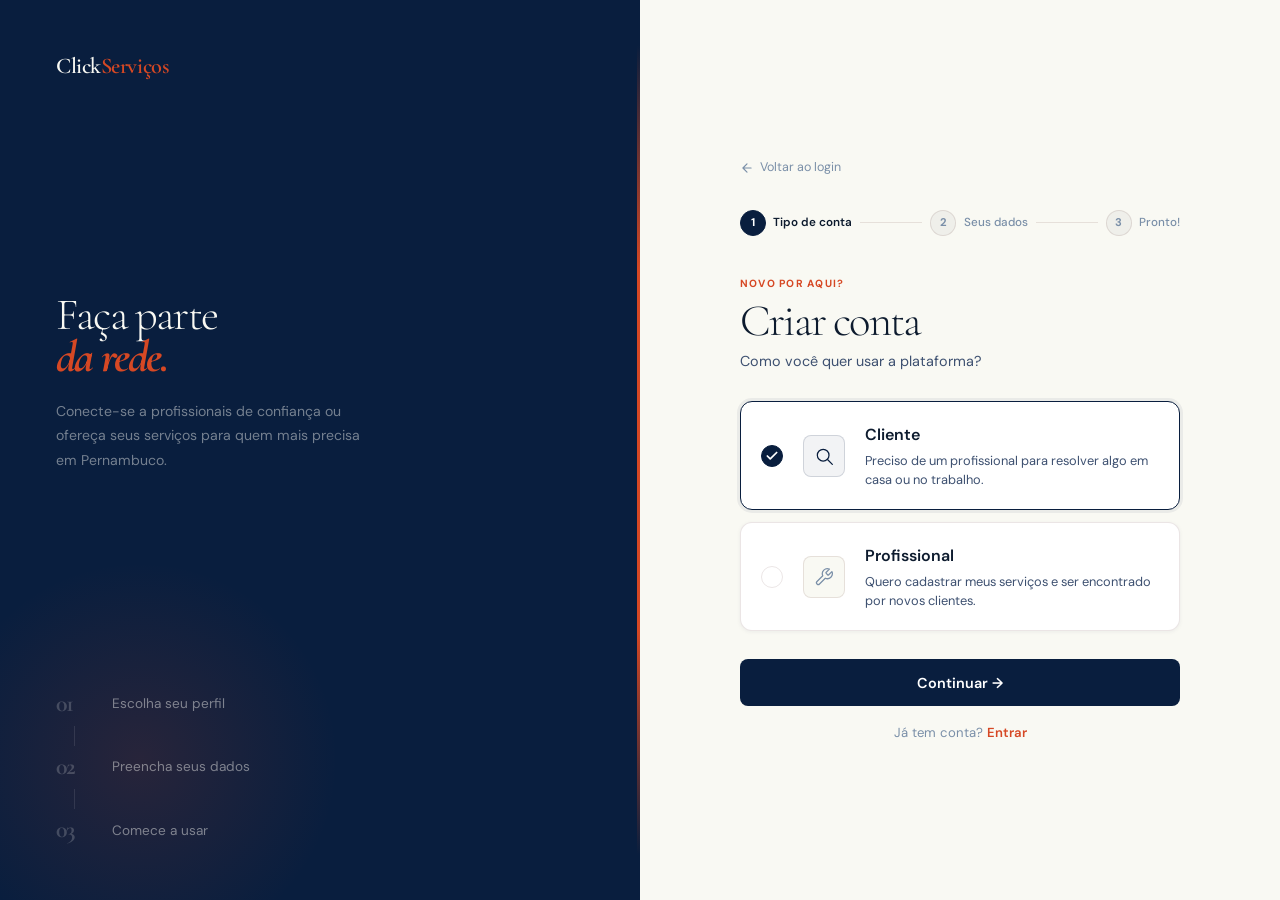
==== src/pages/cadastro.html @ 4ba53e29 "feat: Add new version -4 with updt in css" ====
<!-- Declaração que informa ao navegador que este é um documento HTML5 atual -->
<!DOCTYPE html>
<!-- Abertura da tag principal do HTML, definindo o idioma da página como Português do Brasil -->
<html lang="pt-BR">
<head>
  <!-- Define a codificação de caracteres UTF-8, permitindo acentos e caracteres especiais -->
  <meta charset="UTF-8">
  <!-- Configura a responsividade, garantindo que o site se adapte bem a telas de celulares e tablets -->
  <meta name="viewport" content="width=device-width, initial-scale=1.0">
  <!-- Título que aparece na aba do navegador -->
  <title>Criar Conta — ClickServiços</title>
  <!-- Link que importa a folha de estilo (CSS) global do site (cores, fontes padrões, etc.) -->
  <link rel="stylesheet" href="../styles/global.css">
  <!-- Link que importa a folha de estilo (CSS) específica para esta página de cadastro -->
  <link rel="stylesheet" href="../styles/cadastro.css">
</head>
<body>
<!-- Div principal que envelopa e estrutura todo o conteúdo da página de cadastro -->
<div class="cadastro-wrapper">

  <!-- Aside (Barra lateral): Contém informações de apresentação da marca e o progresso visual do cadastro -->
  <aside class="cadastro-aside">
    <!-- Logotipo do site com um link para retornar à página inicial (index.html) -->
    <a href="../../index.html" class="aside-logo">Click<em>Serviços</em></a>
    <!-- Bloco de texto com o título principal e a proposta de valor da plataforma -->
    <div class="aside-headline">
      <h2>Faça parte<br><strong>da rede.</strong></h2>
      <p>Conecte-se a profissionais de confiança ou ofereça seus serviços para quem mais precisa em Pernambuco.</p>
    </div>
    <!-- Indicador visual estático para mostrar ao usuário os 3 passos gerais do cadastro -->
    <div class="aside-steps-visual">
      <div class="asv-item"><span>01</span><p>Escolha seu perfil</p></div>
      <div class="asv-line"></div>
      <div class="asv-item"><span>02</span><p>Preencha seus dados</p></div>
      <div class="asv-line"></div>
      <div class="asv-item"><span>03</span><p>Comece a usar</p></div>
    </div>
    <!-- Linha decorativa ou divisória no final da barra lateral -->
    <div class="aside-line"></div>
  </aside>

  <!-- Painel (Área Direita): Onde o formulário dinâmico em etapas realmente acontece -->
  <div class="cadastro-panel">
    <!-- Caixa interna que centraliza e limita a largura dos elementos do formulário -->
    <div class="cadastro-box">

      <!-- Link com um ícone de seta (SVG) para voltar para a página de login caso o usuário queira -->
      <a class="back-link" href="login.html">
        <svg width="14" height="14" viewBox="0 0 24 24" fill="none" stroke="currentColor" stroke-width="2" stroke-linecap="round" stroke-linejoin="round"><path d="M19 12H5M12 5l-7 7 7 7"/></svg>
        Voltar ao login
      </a>

      <!-- Steps (Barra de progresso ativa): Esta barra muda dinamicamente via JS conforme o passo atual -->
      <div class="steps" id="stepsBar">
        <!-- Passo 1: Começa ativo (.active) indicando a escolha do tipo de conta -->
        <div class="step active" id="s1"><div class="step-num">1</div><span class="step-label">Tipo de conta</span></div>
        <div class="step-line" id="line1"></div>
        <!-- Passo 2: Onde serão pedidos os dados -->
        <div class="step" id="s2"><div class="step-num">2</div><span class="step-label">Seus dados</span></div>
        <div class="step-line" id="line2"></div>
        <!-- Passo 3: Tela final de sucesso -->
        <div class="step" id="s3"><div class="step-num">3</div><span class="step-label">Pronto!</span></div>
      </div>

      <!-- STEP 1 (Painel do Passo 1): Visível por padrão (.visible). Escolha entre Cliente ou Profissional -->
      <div class="step-panel visible" id="panel1">
        <!-- Títulos de introdução do primeiro passo -->
        <div class="s1-title">
          <span class="cadastro-pre">Novo por aqui?</span>
          <h1 class="cadastro-title">Criar conta</h1>
          <p class="cadastro-desc">Como você quer usar a plataforma?</p>
        </div>

        <!-- Grupo de opções de tipos de perfil de usuário -->
        <div class="type-options">
          <!-- Opção 1: Perfil Cliente. Começa selecionado por padrão (.selected). Ao clicar, chama a função JS selecionarTipo -->
          <div class="type-option selected" id="tipo-cliente" onclick="selecionarTipo('cliente')">
            <div class="type-option-inner">
              <!-- Ícone de check (V) indicando que está selecionado -->
              <div class="type-check" id="check-cliente">
                <svg width="14" height="14" viewBox="0 0 24 24" fill="none" stroke="currentColor" stroke-width="3" stroke-linecap="round" stroke-linejoin="round"><polyline points="20 6 9 17 4 12"/></svg>
              </div>
              <!-- Ícone ilustrativo (Lupa) para o Cliente -->
              <div class="type-icon-svg">
                <svg viewBox="0 0 24 24" fill="none" stroke="currentColor" stroke-width="1.5" stroke-linecap="round" stroke-linejoin="round">
                  <circle cx="11" cy="11" r="7"/><line x1="16.5" y1="16.5" x2="22" y2="22"/>
                </svg>
              </div>
              <!-- Textos explicativos sobre o perfil de Cliente -->
              <div class="type-text">
                <div class="type-label">Cliente</div>
                <p class="type-desc-text">Preciso de um profissional para resolver algo em casa ou no trabalho.</p>
              </div>
            </div>
          </div>

          <!-- Opção 2: Perfil Profissional. Ao clicar, chama a função JS selecionarTipo -->
          <div class="type-option" id="tipo-profissional" onclick="selecionarTipo('profissional')">
            <div class="type-option-inner">
              <!-- Ícone de check (V) ocultado/exibido por JS -->
              <div class="type-check" id="check-profissional">
                <svg width="14" height="14" viewBox="0 0 24 24" fill="none" stroke="currentColor" stroke-width="3" stroke-linecap="round" stroke-linejoin="round"><polyline points="20 6 9 17 4 12"/></svg>
              </div>
              <!-- Ícone ilustrativo (Chave de fenda/Ferramenta) para o Profissional -->
              <div class="type-icon-svg">
                <svg viewBox="0 0 24 24" fill="none" stroke="currentColor" stroke-width="1.5" stroke-linecap="round" stroke-linejoin="round">
                  <path d="M14.7 6.3a1 1 0 0 0 0 1.4l1.6 1.6a1 1 0 0 0 1.4 0l3.77-3.77a6 6 0 0 1-7.94 7.94l-6.91 6.91a2.12 2.12 0 0 1-3-3l6.91-6.91a6 6 0 0 1 7.94-7.94l-3.76 3.76z"/>
                </svg>
              </div>
              <!-- Textos explicativos sobre o perfil de Profissional -->
              <div class="type-text">
                <div class="type-label">Profissional</div>
                <p class="type-desc-text">Quero cadastrar meus serviços e ser encontrado por novos clientes.</p>
              </div>
            </div>
          </div>
        </div>

        <!-- Botão para avançar para o Passo 2 através da função JS irStep(2) -->
        <button class="btn-step" onclick="irStep(2)">Continuar →</button>
        <!-- Link alternativo para o usuário que já tem conta ir direto para o Login -->
        <p class="login-hint">Já tem conta? <a href="login.html">Entrar</a></p>
      </div>

      <!-- STEP 2 (Painel do Passo 2): Formulário com dados do usuário. Oculto por padrão (sem a classe .visible) -->
      <div class="step-panel" id="panel2">
        <!-- Títulos informativos do Passo 2 -->
        <div class="s1-title">
          <span class="cadastro-pre" id="preStep2">Dados pessoais</span>
          <h1 class="cadastro-title" style="font-size:2.2rem">Suas informações</h1>
        </div>
        <!-- Formulário real. Quando enviado, impede o recarregamento padrão e executa handleCadastro(event) -->
        <form class="form-fields" id="formCadastro" onsubmit="handleCadastro(event)">
          <!-- Linha dupla: Nome Completo (obrigatório) e Cidade (opcional) -->
          <div class="form-row-2">
            <div class="field"><label>Nome completo *</label><input type="text" id="nome" placeholder="Seu nome" required></div>
            <div class="field"><label>Cidade</label><input type="text" id="cidadeCad" placeholder="Recife"></div>
          </div>
          <!-- Campo único: E-mail (obrigatório) -->
          <div class="field"><label>E-mail *</label><input type="email" id="emailCad" placeholder="seu@email.com" required></div>
          <!-- Linha dupla: Senha e Confirmação de senha (ambos obrigatórios e com mínimo de 6 caracteres indicado) -->
          <div class="form-row-2">
            <div class="field"><label>Senha *</label><input type="password" id="senhaCad" placeholder="Mínimo 6 caracteres" required></div>
            <div class="field"><label>Confirmar *</label><input type="password" id="senhaConf" placeholder="Repita a senha" required></div>
          </div>

          <!-- Campos Extras para o Profissional: Ficam ocultos por padrão (display:none) e são exibidos via JS se o perfil escolhido for profissional -->
          <div id="extrasProfissional" style="display:none;flex-direction:column;gap:1.1rem">
            <div class="form-sep">Perfil profissional</div>
            <!-- Campo de título profissional (ex: Especialidade) -->
            <div class="field"><label>Título profissional</label><input type="text" id="titulo" placeholder="Ex: Eletricista Residencial"></div>
            <!-- Campo de descrição em caixa de texto (textarea) para biografia/resumo de serviços -->
            <div class="field"><label>Sobre você</label><textarea id="descricaoCad" rows="3" placeholder="Serviços, experiência, diferenciais..."></textarea></div>
            <!-- Linha dupla: Horário de atendimento e Preço cobrado por hora -->
            <div class="form-row-2">
              <div class="field"><label>Horário</label><input type="text" id="horarioCad" placeholder="Seg–Sex, 08h–18h"></div>
              <div class="field"><label>R$/hora</label><input type="number" id="precoCad" placeholder="0"></div>
            </div>
          </div>

          <!-- Parágrafo para exibição de mensagens de erro de validação (ex: senhas não batem), oculto por padrão -->
          <p id="cadErro" style="color:#dc2626;font-size:.82rem;display:none"></p>

          <!-- Botões de ação do formulário: Voltar (Passo 1) ou Finalizar (Submit / Enviar formulário) -->
          <div class="form-actions">
            <button type="button" class="btn-back" onclick="irStep(1)">← Voltar</button>
            <button type="submit" class="btn-step" style="flex:1">Criar conta →</button>
          </div>
        </form>
      </div>

      <!-- STEP 3 (Painel do Passo 3): Tela de sucesso. Oculta por padrão, exibida pelo JavaScript após o cadastro bem-sucedido -->
      <div class="step-panel" id="panel3">
        <div class="success-panel">
          <!-- Ícone circular com um check (V) de sucesso -->
          <div class="success-check">
            <svg viewBox="0 0 24 24" fill="none" stroke-width="2.5" stroke-linecap="round" stroke-linejoin="round" stroke="currentColor"><polyline points="20 6 9 17 4 12"/></svg>
          </div>
          <!-- Mensagem de congratulações e boas-vindas -->
          <h2 class="success-title">Conta<br><strong>criada!</strong></h2>
          <p class="success-desc">Bem-vindo(a) ao ClickServiços. Você já pode explorar os profissionais disponíveis na sua região.</p>
          <!-- Botão final que redireciona o usuário para a página home logada do sistema -->
          <a href="home.html" class="btn-step">Explorar profissionais →</a>
        </div>
      </div>

    </div>
  </div>
</div>

<!-- Importação dos arquivos de script externos (JavaScript) que fazem a engrenagem funcionar -->
<!-- Banco de dados simulado ou configurações de infraestrutura -->
<script src="../scripts/db.js"></script>
<!-- Scripts relacionados à autenticação (Login/Logout/Tokens) -->
<script src="../scripts/auth.js"></script>
<!-- Lógica principal da tela de cadastro (mudar passos, validar formulário, salvar dados) -->
<script src="../scripts/cadastro.js"></script>
<script>
  // Script local: Analisa se existe um parâmetro na URL (ex: cadastro.html?role=profissional)
  const params = new URLSearchParams(window.location.search);
  // Caso o usuário tenha vindo de um botão focado em profissionais, pré-seleciona a opção automaticamente com um micro delay para o carregamento do DOM
  if (params.get('role') === 'profissional') {
    setTimeout(() => selecionarTipo('profissional'), 100);
  }
</script>
</body>
</html>
---- src/styles/global.css ----
/* ══════════════════════════════════════════════════════════════
   CLICKSERVIÇOS — Design System Global  v2
   Paleta: #091E3E (navy) · #D64824 (laranja) · #F9F9F3 (off-white) · #070414 (preto)
   Tipografia: Cormorant Garamond + DM Sans
   Modo padrão: LIGHT
   ══════════════════════════════════════════════════════════════ */

@import url('https://fonts.googleapis.com/css2?family=Cormorant+Garamond:ital,wght@0,300;0,400;0,600;0,700;1,300;1,400&family=DM+Sans:opsz,wght@9..40,300;9..40,400;9..40,500;9..40,600&display=swap');

*, *::before, *::after { margin: 0; padding: 0; box-sizing: border-box; }

:root {
  /* Paleta bruta */
  --navy:         #091E3E;
  --navy-mid:     #0d2850;
  --navy-light:   #1a3a6b;
  --sand:         #D64824;
  --sand-dark:    #b83d1e;
  --sand-light:   #e05a34;
  --off-white:    #F9F9F3;
  --off-white-2:  #EFEFEA;
  --off-white-3:  #E5E4DF;
  --black-soft:   #070414;

  /* Semânticas LIGHT */
  --bg:           var(--off-white);
  --bg-surface:   #FFFFFF;
  --bg-card:      #FFFFFF;

  --border:       rgba(62, 9, 9, 0.1);
  --border-soft:  #D64824;
  --border-accent:rgba(174, 72, 46, 0.581);

  --text-1:       #0d1b2e;
  --text-2:       #3d5070;
  --text-3:       #7a8fa8;
  --text-accent:  #70583d;

  --accent:       var(--sand);
  --accent-dark:  var(--sand-dark);
  --accent-light: var(--sand-light);
  --accent-glow:  rgba(243, 61, 16, 0.08);

  /* Tipografia */
  --font-display: 'Cormorant Garamond', Georgia, serif;
  --font-body:    'DM Sans', system-ui, sans-serif;

  /* Radii */
  --radius-xs: 4px;  --radius-sm: 8px;
  --radius-md: 12px; --radius-lg: 20px; --radius-xl: 32px;

  /* Sombras */
  --shadow-sm: 0 1px 4px rgba(9,30,62,.06);
  --shadow-md: 0 4px 20px rgba(9,30,62,.08);
  --shadow-lg: 0 12px 48px rgba(9,30,62,.12);
  --shadow-accent: 0 8px 32px rgba(214,72,36,.18);

  /* Transições */
  --t:      200ms cubic-bezier(0.4, 0, 0.2, 1);
  --t-slow: 400ms cubic-bezier(0.4, 0, 0.2, 1);
}

html { scroll-behavior: smooth; -webkit-font-smoothing: antialiased; }

body {
  background: var(--bg);
  color: var(--text-1);
  font-family: var(--font-body);
  font-size: 1rem;
  line-height: 1.6;
  min-height: 100vh;
}

img { display: block; max-width: 100%; }
a   { color: inherit; text-decoration: none; }
button { font-family: var(--font-body); cursor: pointer; border: none; background: none; }
input, select, textarea { font-family: var(--font-body); font-size: 1rem; color: var(--text-1); }

/* ── Botões ── */
.btn-primary {
  display: inline-flex; align-items: center; justify-content: center; gap: .5rem;
  background: var(--accent); color: #fff;
  font-size: .9rem; font-weight: 600;
  padding: .75rem 1.5rem; border-radius: var(--radius-sm);
  border: 1px solid transparent; cursor: pointer;
  transition: background var(--t), transform var(--t), box-shadow var(--t);
}
.btn-primary:hover { background: var(--accent-light); transform: translateY(-2px); box-shadow: var(--shadow-accent); }
.btn-primary:active { transform: translateY(0); }

.btn-secondary {
  display: inline-flex; align-items: center; justify-content: center; gap: .5rem;
  background: transparent; color: var(--sand);
  font-size: .9rem; font-weight: 500;
  padding: .75rem 1.5rem; border-radius: var(--radius-sm);
  cursor: pointer;
  transition: all var(--t);
}
.btn-secondary:hover {color: white; background: var(--sand-light); }

.btn-solicitar {
  display: inline-flex; align-items: center; justify-content: center; gap: .5rem;
  background: var(--border-soft); color: white;
  font-size: .9rem; font-weight: 500;
  padding: .75rem 1.5rem; border-radius: var(--radius-sm);
  cursor: pointer;
  transition: all var(--t);
}

.btn-solicitar:hover {color: white; transform: translateY(-2px); background: var(--sand-light); }
.btn-solicitar:active { transform: translateY(0); }


.btn-secondary:hover {color: white; background: var(--sand-light); }

.btn-ghost {
  display: inline-flex; align-items: center; gap: .4rem;
  background: transparent; color: white;
  font-size: .85rem; font-weight: 500;
  padding: .5rem .75rem; border-radius: var(--radius-sm);
  cursor: pointer; transition: color var(--t), background var(--t);
}
.btn-ghost:hover { color: white; background: var(--sand-light); }

.btn-sand {
  display: inline-flex; align-items: center; gap: .4rem;
  background: transparent; color: var(--sand);
  font-size: .85rem; font-weight: 500;
  padding: .5rem .75rem; border-radius: var(--radius-sm);
  cursor: pointer; transition: color var(--t), background var(--t);
}
.btn-sand:hover { color: white; background: var(--sand-light); }

/* ── Badge ── */
.badge {
  display: inline-flex; align-items: center; gap: .3rem;
  padding: 3px 10px; border-radius: 99px;
  font-size: .7rem; font-weight: 600; letter-spacing: .05em; text-transform: uppercase;
}
.badge--disponivel { background: rgba(16,185,129,.1); color: #059669; border: 1px solid rgba(16,185,129,.2); }
.badge--ocupado    { background: rgba(214,72,36,.08);  color: var(--sand); border: 1px solid rgba(214,72,36,.2); }

/* ── Stars ── */
.stars { display: inline-flex; align-items: center; gap: .2rem; font-size: .85rem; color: #d97706; font-weight: 600; }
.stars span { color: var(--text-3); font-size: .8rem; font-weight: 400; }

/* ── Card ── */
.card {
  background: var(--bg-card); border: 1px solid var(--border);
  border-radius: var(--radius-lg); overflow: hidden;
  transition: transform var(--t), border-color var(--t), box-shadow var(--t);
  box-shadow: var(--shadow-sm);
}
.card:hover { transform: translateY(-4px); border-color: var(--border-accent); box-shadow: var(--shadow-md); }

/* ── Chip ── */
.chip {
  display: inline-block; padding: 4px 12px;
  background: var(--off-white-2); border: 1px solid var(--border);
  border-radius: 99px; font-size: .75rem; color: var(--text-2); font-weight: 500;
  cursor: pointer; transition: all var(--t);
}
.chip:hover, .chip.active {
  background: var(--accent-glow); border-color: var(--border-accent); color: var(--accent);
}

/* ── Navbar ── */
.navbar {
  position: sticky; top: 0; z-index: 200;
  background: rgba(249,249,243,.9);
  backdrop-filter: blur(16px); -webkit-backdrop-filter: blur(16px);
  border-bottom: 1px solid var(--border);
  padding: 0 2.5rem; height: 64px;
  display: flex; align-items: center; justify-content: space-between;
}
.navbar-brand { font-family: var(--font-display); font-size: 1.5rem; font-weight: 600; color: var(--text-1); letter-spacing: -.02em; }
.navbar-brand em { color: var(--accent); font-style: normal; }
.navbar-actions { display: flex; align-items: center; gap: 1rem; }

/* ── Avatar ── */
.avatar { width: 36px; height: 36px; border-radius: 50%; object-fit: cover; border: 2px solid var(--border); transition: border-color var(--t); }
.avatar:hover { border-color: var(--accent); }

/* ── Formulários ── */
.field { display: flex; flex-direction: column; gap: .4rem; }
.field label { font-size: .8rem; font-weight: 500; color: var(--text-2); }
.field input, .field select, .field textarea {
  background: var(--off-white); border: 1px solid var(--border);
  border-radius: var(--radius-sm); padding: .75rem 1rem;
  color: var(--text-1); font-size: .95rem; outline: none;
  transition: border-color var(--t), box-shadow var(--t); width: 100%;
}
.field input::placeholder, .field textarea::placeholder { color: var(--text-3); }
.field input:focus, .field select:focus, .field textarea:focus {
  border-color: var(--accent); box-shadow: 0 0 0 3px var(--accent-glow);
}

/* ── Toast ── */
.toast-container { position: fixed; bottom: 2rem; right: 2rem; z-index: 9999; display: flex; flex-direction: column; gap: .5rem; }
.toast {
  background: #fff; border: 1px solid var(--border); border-left: 3px solid var(--accent);
  border-radius: var(--radius-sm); padding: .75rem 1.25rem;
  font-size: .9rem; color: var(--text-1); box-shadow: var(--shadow-lg);
  animation: slideIn .3s cubic-bezier(.34,1.56,.64,1); max-width: 320px;
}
.toast.success { border-left-color: #10b981; }
.toast.error   { border-left-color: #ef4444; }
@keyframes slideIn { from { transform: translateX(100%); opacity: 0; } to { transform: translateX(0); opacity: 1; } }

/* ── Scrollbar ── */
::-webkit-scrollbar { width: 6px; }
::-webkit-scrollbar-track { background: var(--bg); }
::-webkit-scrollbar-thumb { background: var(--off-white-3); border-radius: 3px; }
::-webkit-scrollbar-thumb:hover { background: var(--accent); }

@media (max-width: 768px) { .navbar { padding: 0 1.25rem; } .hide-mobile { display: none !important; } }
---- src/styles/cadastro.css ----
/* ══════════════════════════════════════════
   cadastro.css — v3 editorial
   ══════════════════════════════════════════ */
body { background: var(--off-white); }

.cadastro-wrapper { display: grid; grid-template-columns: 1fr 1fr; min-height: 100vh; }

/* ── Aside ── */
.cadastro-aside {
  background: var(--navy); position: relative; overflow: hidden;
  display: flex; flex-direction: column; justify-content: space-between;
  padding: 3rem 3.5rem;
}
.cadastro-aside::before {
  content: ''; position: absolute; bottom: -60px; left: -60px;
  width: 400px; height: 400px; border-radius: 50%;
  background: radial-gradient(circle, rgba(214,72,36,.15) 0%, transparent 70%);
  pointer-events: none;
}
.aside-logo {
  font-family: var(--font-display); font-size: 1.4rem; font-weight: 600;
  color: var(--off-white); letter-spacing: -.02em; position: relative; z-index: 1;
}
.aside-logo em { color: var(--sand); font-style: normal; }
.aside-headline { position: relative; z-index: 1; }
.aside-headline h2 {
  font-family: var(--font-display); font-size: clamp(2.5rem, 3.5vw, 4rem);
  font-weight: 300; letter-spacing: -.04em; line-height: .95; color: var(--off-white); margin-bottom: 1.25rem;
}
.aside-headline h2 strong { display: block; font-weight: 700; font-style: italic; color: var(--sand); }
.aside-headline p { font-size: .88rem; color: rgba(249,249,243,.45); line-height: 1.75; max-width: 320px; }
.aside-steps-visual { position: relative; z-index: 1; display: flex; flex-direction: column; gap: 0; }
.asv-item { display: flex; align-items: center; gap: 1rem; padding: .6rem 0; }
.asv-item span {
  font-family: var(--font-display); font-size: 1.5rem; font-weight: 700;
  color: rgba(249,249,243,.2); letter-spacing: -.03em; line-height: 1; min-width: 40px;
}
.asv-item p { font-size: .85rem; color: rgba(249,249,243,.45); }
.asv-line { width: 1px; height: 20px; background: rgba(255,255,255,.1); margin-left: 18px; }
.aside-line { position: absolute; right: 0; top: 0; bottom: 0; width: 3px; background: linear-gradient(to bottom, transparent 5%, var(--sand) 30%, var(--sand) 70%, transparent 95%); }

/* ── Painel ── */
.cadastro-panel { background: var(--off-white); display: flex; align-items: center; justify-content: center; padding: 3rem 2.5rem; overflow-y: auto; }
.cadastro-box { width: 100%; max-width: 440px; }
.back-link { display: inline-flex; align-items: center; gap: .4rem; font-size: .78rem; color: var(--text-3); margin-bottom: 2rem; transition: color var(--t); }
.back-link:hover { color: var(--accent); }

/* Steps indicator */
.steps { display: flex; align-items: center; margin-bottom: 2.5rem; }
.step { display: flex; align-items: center; gap: .45rem; }
.step-num { width: 26px; height: 26px; border-radius: 50%; flex-shrink: 0; background: var(--off-white-2); border: 1.5px solid var(--border); display: flex; align-items: center; justify-content: center; font-size: .7rem; font-weight: 700; color: var(--text-3); transition: all var(--t); }
.step.active .step-num { background: var(--navy); border-color: var(--navy); color: #fff; }
.step.done .step-num { background: #10b981; border-color: #10b981; color: #fff; }
.step-label { font-size: .73rem; color: var(--text-3); font-weight: 500; transition: color var(--t); }
.step.active .step-label { color: var(--text-1); font-weight: 600; }
.step.done .step-label { color: #059669; }
.step-line { height: 1px; background: var(--border); flex: 1; margin: 0 .5rem; transition: background var(--t); }
.step-line.done { background: #10b981; }

/* Step panels */
.step-panel { display: none; flex-direction: column; gap: 1.75rem; }
.step-panel.visible { display: flex; }

/* Títulos */
.cadastro-pre { display: block; font-size: .65rem; font-weight: 700; letter-spacing: .12em; text-transform: uppercase; color: var(--accent); margin-bottom: .4rem; }
.cadastro-title { font-family: var(--font-display); font-size: 2.8rem; font-weight: 300; letter-spacing: -.04em; line-height: 1; color: var(--text-1); }
.cadastro-desc { font-size: .9rem; color: var(--text-2); margin-top: .4rem; }

/* Opções de tipo */
.type-options { display: flex; flex-direction: column; gap: .75rem; }
.type-option {
  background: #fff; border: 1.5px solid var(--border); border-radius: var(--radius-md);
  cursor: pointer; transition: all var(--t); box-shadow: var(--shadow-sm);
  overflow: hidden;
}
.type-option:hover { border-color: rgba(9,30,62,.25); box-shadow: var(--shadow-md); }
.type-option.selected { border-color: var(--navy); box-shadow: 0 0 0 3px rgba(9,30,62,.06); }

.type-option-inner { display: flex; align-items: center; gap: 1.25rem; padding: 1.25rem 1.25rem; position: relative; }

.type-check {
  width: 22px; height: 22px; border-radius: 50%; flex-shrink: 0;
  border: 1.5px solid var(--border); background: transparent;
  display: flex; align-items: center; justify-content: center;
  transition: all var(--t);
}
.type-check svg { display: none; }
.type-option.selected .type-check { background: var(--navy); border-color: var(--navy); }
.type-option.selected .type-check svg { display: block; stroke: #fff; }

.type-icon-svg {
  width: 42px; height: 42px; flex-shrink: 0; border-radius: var(--radius-sm);
  background: var(--off-white); border: 1px solid var(--border);
  display: flex; align-items: center; justify-content: center;
  transition: all var(--t);
}
.type-icon-svg svg { width: 20px; height: 20px; stroke: var(--text-3); transition: stroke var(--t); }
.type-option.selected .type-icon-svg { background: rgba(9,30,62,.05); border-color: rgba(9,30,62,.15); }
.type-option.selected .type-icon-svg svg { stroke: var(--navy); }

.type-text { flex: 1; }
.type-label { font-size: 1rem; font-weight: 600; color: var(--text-1); margin-bottom: .2rem; }
.type-desc-text { font-size: .8rem; color: var(--text-2); line-height: 1.5; }

/* Botões */
.btn-step {
  display: inline-flex; align-items: center; justify-content: center; gap: .5rem;
  background: var(--navy); color: #fff; padding: .9rem 1.75rem;
  border-radius: var(--radius-sm); font-size: .9rem; font-weight: 600;
  border: none; cursor: pointer; transition: background var(--t), transform var(--t);
  width: 100%;
}
.btn-step:hover { background: var(--navy-mid); transform: translateY(-1px); }
.btn-back {
  display: inline-flex; align-items: center; justify-content: center;
  background: transparent; color: var(--text-2);
  padding: .9rem 1.25rem; border-radius: var(--radius-sm);
  font-size: .88rem; font-weight: 500; border: 1px solid var(--border);
  cursor: pointer; transition: all var(--t); white-space: nowrap;
}
.btn-back:hover { border-color: var(--navy); color: var(--navy); }
.form-actions { display: flex; gap: .75rem; margin-top: .25rem; }

.login-hint { text-align: center; font-size: .82rem; color: var(--text-3); margin-top: -.75rem; }
.login-hint a { color: var(--accent); font-weight: 600; }

/* Formulário */
.form-fields { display: flex; flex-direction: column; gap: 1.1rem; }
.form-row-2 { display: grid; grid-template-columns: 1fr 1fr; gap: .85rem; }
.form-sep { font-size: .62rem; font-weight: 700; letter-spacing: .1em; text-transform: uppercase; color: var(--text-3); padding-bottom: .5rem; border-bottom: 1px solid var(--border); margin-top: .25rem; }

/* Sucesso */
.success-panel { display: flex; flex-direction: column; align-items: flex-start; gap: 1.5rem; }
.success-check {
  width: 52px; height: 52px; border-radius: 50%;
  background: rgba(16,185,129,.1); border: 1.5px solid rgba(16,185,129,.3);
  display: flex; align-items: center; justify-content: center;
}
.success-check svg { width: 24px; height: 24px; }
.success-title { font-family: var(--font-display); font-size: 2.8rem; font-weight: 300; letter-spacing: -.04em; line-height: 1; color: var(--text-1); }
.success-title strong { font-weight: 700; font-style: italic; color: var(--navy); }
.success-desc { font-size: .9rem; color: var(--text-2); line-height: 1.75; max-width: 340px; }

/* Responsivo */
@media (max-width: 860px) {
  .cadastro-wrapper { grid-template-columns: 1fr; }
  .cadastro-aside { min-height: 42vh; padding: 2rem; }
  .aside-steps-visual { display: none; }
  .aside-line { display: none; }
  .cadastro-panel { padding: 2.5rem 1.5rem; }
  .cadastro-box { max-width: 100%; }
}
@media (max-width: 480px) { .form-row-2 { grid-template-columns: 1fr; } }
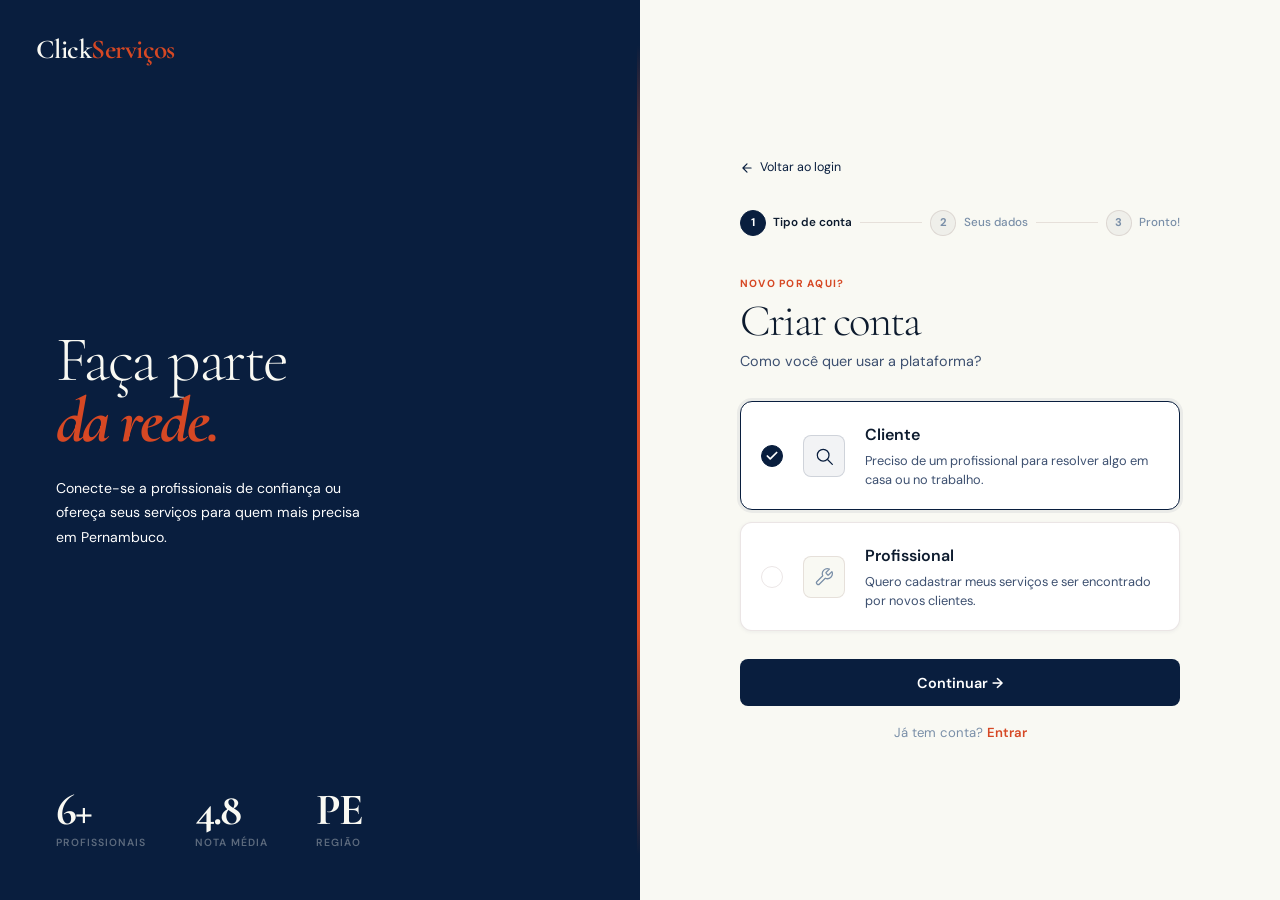
==== commit d2e196d5: "feat:Updated in style.css + professional" ====
--- a/src/pages/cadastro.html
+++ b/src/pages/cadastro.html
@@ -28,12 +28,10 @@
       <p>Conecte-se a profissionais de confiança ou ofereça seus serviços para quem mais precisa em Pernambuco.</p>
     </div>
     <!-- Indicador visual estático para mostrar ao usuário os 3 passos gerais do cadastro -->
-    <div class="aside-steps-visual">
-      <div class="asv-item"><span>01</span><p>Escolha seu perfil</p></div>
-      <div class="asv-line"></div>
-      <div class="asv-item"><span>02</span><p>Preencha seus dados</p></div>
-      <div class="asv-line"></div>
-      <div class="asv-item"><span>03</span><p>Comece a usar</p></div>
+     <div class="hero-stats">
+      <div class="stat-item"><span class="stat-num">6+</span><span class="stat-label">Profissionais</span></div>
+      <div class="stat-item"><span class="stat-num">4.8</span><span class="stat-label">Nota Média</span></div>
+      <div class="stat-item"><span class="stat-num">PE</span><span class="stat-label">Região</span></div>
     </div>
     <!-- Linha decorativa ou divisória no final da barra lateral -->
     <div class="aside-line"></div>
--- a/src/styles/cadastro.css
+++ b/src/styles/cadastro.css
@@ -3,53 +3,136 @@
    ══════════════════════════════════════════ */
 body { background: var(--off-white); }
 
-.cadastro-wrapper { display: grid; grid-template-columns: 1fr 1fr; min-height: 100vh; }
+.cadastro-wrapper { 
+  display: grid; 
+  grid-template-columns: 1fr 1fr; 
+  min-height: 100vh; 
+
+  /* ──────── VARIÁVEIS DE COR PARA CONTROLE DE ESTILO ──────── */
+  --aside-bg: var(--navy);
+  --aside-accent: var(--sand);
+  --aside-text: var(--off-white);
+  --aside-muted-1: rgba(249,249,243,.55);
+  --aside-muted-2: rgba(249,249,243,.45);
+  --aside-muted-3: rgba(249,249,243,.35);
+  --aside-muted-4: rgba(249,249,243,.2);
+  --aside-border-line: rgba(255,255,255,.1);
+  --btn-main-bg: var(--navy);
+  --btn-main-hover: var(--navy-mid);
+}
+
+/* CLASSE COMPLEMENTAR ATIVADA PELO JS (SÓ INVERTE CORES, NÃO QUEBRA O LAYOUT) */
+/* O QUE É: Uma classe seletora composta. Ela só é aplicada quando a página (.cadastro-wrapper) 
+   recebe a classe (.mode-profissional) via JavaScript (quando o usuário clica em "Profissional").
+   PARA QUE SERVE: Sobrescrever as cores do modo "Cliente" (padrão azul) pelas cores do modo "Profissional". */
+.cadastro-wrapper.mode-profissional {
+
+  /* O QUE É: Variável de cor de fundo (Background).
+     PARA QUE SERVE: Troca o fundo do painel esquerdo (que era azul marinho) para a cor laranja (--sand). */
+  --aside-bg: var(--sand);
+
+  /* O QUE É: Variável de cor de destaque/sotaque (Accent).
+     PARA QUE SERVE: Muda a cor do texto estilizado "da rede." e da linha vertical decorativa para azul escuro (--navy). */
+  --aside-accent: var(--navy); 
+
+  /* O QUE É: Variável de cor principal do texto.
+     PARA QUE SERVE: Pinta o título principal "Faça parte" e os números grandes das estatísticas (6+, 4.8, PE) de branco puro. */
+  --aside-text: white; 
+
+  /* O QUE É: Variável de cor secundária com 90% de opacidade (quase opaco).
+     PARA QUE SERVE: Usada para pequenos textos informativos de forte relevância que precisam de boa leitura, mas sem brilhar tanto quanto o título principal. */
+  --aside-muted-1: rgba(10, 25, 47, 0.9);
+
+  /* O QUE É: Variável de cor com 70% de opacidade.
+     PARA QUE SERVE: Define a cor do parágrafo descritivo ("Conecte-se a profissionais de confiança..."). */
+  --aside-muted-2: rgba(10, 25, 47, 0.7);
+
+  /* O QUE É: Variável de cor intermediária com 50% de opacidade (metade da cor).
+     PARA QUE SERVE: Define a cor das legendas das estatísticas em letras pequenas ("PROFISSIONAIS", "NOTA MÉDIA", "REGIÃO"). */
+  --aside-muted-3: rgba(255, 255, 255, 0.5);
+
+  /* O QUE É: Variável de cor suave com 30% de opacidade.
+     PARA QUE SERVE: Define a cor dos passos visuais desativados (como os números 02 e 03 das etapas do topo enquanto o usuário está na etapa 01). */
+  --aside-muted-4: rgba(10, 25, 47, 0.3);
+
+  /* O QUE É: Variável de cor para linhas divisórias com 15% de opacidade.
+     PARA QUE SERVE: Controla a cor daquela linha fina vertical pontilhada ou contínua que separa visualmente os passos na esquerda. */
+  --aside-border-line: rgba(10, 25, 47, 0.15);
+
+  /* O QUE É: Variável de cor de fundo do botão principal (State normal).
+     PARA QUE SERVE: Faz o botão "Continuar" e as bordinhas de seleção do painel direito ficarem laranja (--sand) para combinar com o tema do profissional. */
+  --btn-main-bg: var(--sand);
+
+  /* O QUE É: Variável de cor do botão principal para o estado de transição (Hover).
+     PARA QUE SERVE: Define a cor (um laranja ligeiramente mais escuro) que o botão assume quando o usuário passa o mouse por cima dele, criando o efeito visual de clique. */
+  --btn-main-hover: var(--sand-light);
+}
 
 /* ── Aside ── */
 .cadastro-aside {
-  background: var(--navy); position: relative; overflow: hidden;
+  background: var(--aside-bg); /* Modificado */
+  position: relative; overflow: hidden;
   display: flex; flex-direction: column; justify-content: space-between;
   padding: 3rem 3.5rem;
-}
-.cadastro-aside::before {
-  content: ''; position: absolute; bottom: -60px; left: -60px;
-  width: 400px; height: 400px; border-radius: 50%;
-  background: radial-gradient(circle, rgba(214,72,36,.15) 0%, transparent 70%);
-  pointer-events: none;
-}
+  transition: background 0.3s ease;
+}
+.hero-stats { display: flex; gap: 3rem; position: relative; z-index: 1; }
+.stat-item { display: flex; flex-direction: column; gap: .15rem; }
+.stat-num {
+  font-family: var(--font-display);
+  font-size: 2.8rem; font-weight: 700;
+  color: var(--aside-text); line-height: 1; letter-spacing: -.04em; /* Modificado */
+  transition: color 0.3s ease;
+}
+.stat-label {
+  font-size: .65rem; font-weight: 600;
+  color: var(--aside-muted-3); letter-spacing: .1em; text-transform: uppercase; /* INFORMACOES DO FIM DA PAGINA*/
+  transition: color 0.3s ease;
+}
+
 .aside-logo {
-  font-family: var(--font-display); font-size: 1.4rem; font-weight: 600;
-  color: var(--off-white); letter-spacing: -.02em; position: relative; z-index: 1;
-}
-.aside-logo em { color: var(--sand); font-style: normal; }
+  font-family: var(--font-display); font-size: 1.7rem; font-weight: 650;
+  color: var(--aside-text); letter-spacing: -.02em; position: relative; z-index: 1; /* Modificado */
+  transition: color 0.3s ease;
+  /* 👇 ADICIONE ESTAS DUAS LINHAS 👇 */
+  top: -20px;  /* Move o texto para CIMA (aumente o valor negativo se quiser subir mais, ex: -15px) */
+  left: -20px;  /* Move o texto para a DIREITA (aumente o valor se quiser mover mais, ex: 15px) */
+}
+
+
+.aside-logo em { color: var(--aside-accent); font-style: normal; transition: color 0.3s ease; } /* Modificado */
 .aside-headline { position: relative; z-index: 1; }
-.aside-headline h2 {
-  font-family: var(--font-display); font-size: clamp(2.5rem, 3.5vw, 4rem);
-  font-weight: 300; letter-spacing: -.04em; line-height: .95; color: var(--off-white); margin-bottom: 1.25rem;
-}
-.aside-headline h2 strong { display: block; font-weight: 700; font-style: italic; color: var(--sand); }
-.aside-headline p { font-size: .88rem; color: rgba(249,249,243,.45); line-height: 1.75; max-width: 320px; }
+.aside-headline h2{
+  font-family: var(--font-display);
+  font-size: clamp(3.5rem, 5vw, 5.5rem);
+  font-weight: 300; line-height: .95; letter-spacing: -.04em;
+  color: var(--aside-text); margin-bottom: 1.5rem; 
+  transition: background 0.3s ease;
+}
+.aside-headline h2 strong {  display: block; font-weight: 700; font-style: italic; color: var(--aside-accent);  } /* Modificado */
+.aside-headline p { font-size: .88rem; color: white; line-height: 1.75; max-width: 320px; transition: color 0.3s ease; } /* Modificado */
 .aside-steps-visual { position: relative; z-index: 1; display: flex; flex-direction: column; gap: 0; }
 .asv-item { display: flex; align-items: center; gap: 1rem; padding: .6rem 0; }
 .asv-item span {
   font-family: var(--font-display); font-size: 1.5rem; font-weight: 700;
-  color: rgba(249,249,243,.2); letter-spacing: -.03em; line-height: 1; min-width: 40px;
-}
-.asv-item p { font-size: .85rem; color: rgba(249,249,243,.45); }
-.asv-line { width: 1px; height: 20px; background: rgba(255,255,255,.1); margin-left: 18px; }
-.aside-line { position: absolute; right: 0; top: 0; bottom: 0; width: 3px; background: linear-gradient(to bottom, transparent 5%, var(--sand) 30%, var(--sand) 70%, transparent 95%); }
+  color: var(--aside-muted-4); letter-spacing: -.03em; line-height: 1; min-width: 40px; /* Modificado */
+  transition: color 0.3s ease;
+}
+.asv-item p { font-size: .85rem; color: var(--aside-muted-2); transition: color 0.3s ease; } /* Modificado */
+.asv-line { width: 1px; height: 20px; background: var(--aside-border-line); margin-left: 18px; transition: background 0.3s ease; } /* Modificado */
+.aside-line { position: absolute; right: 0; top: 0; bottom: 0; width: 3px; background: linear-gradient(to bottom, transparent 5%, var(--aside-accent) 30%, var(--aside-accent) 70%, transparent 95%); transition: background 0.3s ease; } /* Modificado */
 
 /* ── Painel ── */
 .cadastro-panel { background: var(--off-white); display: flex; align-items: center; justify-content: center; padding: 3rem 2.5rem; overflow-y: auto; }
 .cadastro-box { width: 100%; max-width: 440px; }
-.back-link { display: inline-flex; align-items: center; gap: .4rem; font-size: .78rem; color: var(--text-3); margin-bottom: 2rem; transition: color var(--t); }
+.back-link { display: inline-flex; align-items: center; gap: .4rem; font-size: .78rem; color: var(--navy); margin-bottom: 2rem; transition: color var(--t); }
 .back-link:hover { color: var(--accent); }
 
 /* Steps indicator */
 .steps { display: flex; align-items: center; margin-bottom: 2.5rem; }
 .step { display: flex; align-items: center; gap: .45rem; }
 .step-num { width: 26px; height: 26px; border-radius: 50%; flex-shrink: 0; background: var(--off-white-2); border: 1.5px solid var(--border); display: flex; align-items: center; justify-content: center; font-size: .7rem; font-weight: 700; color: var(--text-3); transition: all var(--t); }
-.step.active .step-num { background: var(--navy); border-color: var(--navy); color: #fff; }
+.step.active .step-num { background: var(--btn-main-bg); border-color: var(--btn-main-bg); color: #fff; } /* Modificado */
 .step.done .step-num { background: #10b981; border-color: #10b981; color: #fff; }
 .step-label { font-size: .73rem; color: var(--text-3); font-weight: 500; transition: color var(--t); }
 .step.active .step-label { color: var(--text-1); font-weight: 600; }
@@ -74,7 +157,7 @@
   overflow: hidden;
 }
 .type-option:hover { border-color: rgba(9,30,62,.25); box-shadow: var(--shadow-md); }
-.type-option.selected { border-color: var(--navy); box-shadow: 0 0 0 3px rgba(9,30,62,.06); }
+.type-option.selected { border-color: var(--btn-main-bg); box-shadow: 0 0 0 3px rgba(9,30,62,.06); } /* Modificado */
 
 .type-option-inner { display: flex; align-items: center; gap: 1.25rem; padding: 1.25rem 1.25rem; position: relative; }
 
@@ -85,7 +168,7 @@
   transition: all var(--t);
 }
 .type-check svg { display: none; }
-.type-option.selected .type-check { background: var(--navy); border-color: var(--navy); }
+.type-option.selected .type-check { background: var(--btn-main-bg); border-color: var(--btn-main-bg); } /* Modificado */
 .type-option.selected .type-check svg { display: block; stroke: #fff; }
 
 .type-icon-svg {
@@ -96,7 +179,7 @@
 }
 .type-icon-svg svg { width: 20px; height: 20px; stroke: var(--text-3); transition: stroke var(--t); }
 .type-option.selected .type-icon-svg { background: rgba(9,30,62,.05); border-color: rgba(9,30,62,.15); }
-.type-option.selected .type-icon-svg svg { stroke: var(--navy); }
+.type-option.selected .type-icon-svg svg { stroke: var(--btn-main-bg); } /* Modificado */
 
 .type-text { flex: 1; }
 .type-label { font-size: 1rem; font-weight: 600; color: var(--text-1); margin-bottom: .2rem; }
@@ -105,12 +188,12 @@
 /* Botões */
 .btn-step {
   display: inline-flex; align-items: center; justify-content: center; gap: .5rem;
-  background: var(--navy); color: #fff; padding: .9rem 1.75rem;
+  background: var(--btn-main-bg); color: #fff; padding: .9rem 1.75rem; /* Modificado */
   border-radius: var(--radius-sm); font-size: .9rem; font-weight: 600;
   border: none; cursor: pointer; transition: background var(--t), transform var(--t);
   width: 100%;
 }
-.btn-step:hover { background: var(--navy-mid); transform: translateY(-1px); }
+.btn-step:hover { background: var(--btn-main-hover); transform: translateY(-1px); } /* Modificado */
 .btn-back {
   display: inline-flex; align-items: center; justify-content: center;
   background: transparent; color: var(--text-2);
@@ -118,7 +201,7 @@
   font-size: .88rem; font-weight: 500; border: 1px solid var(--border);
   cursor: pointer; transition: all var(--t); white-space: nowrap;
 }
-.btn-back:hover { border-color: var(--navy); color: var(--navy); }
+.btn-back:hover { border-color: var(--btn-main-bg); color: var(--btn-main-bg); } /* Modificado */
 .form-actions { display: flex; gap: .75rem; margin-top: .25rem; }
 
 .login-hint { text-align: center; font-size: .82rem; color: var(--text-3); margin-top: -.75rem; }
@@ -138,7 +221,7 @@
 }
 .success-check svg { width: 24px; height: 24px; }
 .success-title { font-family: var(--font-display); font-size: 2.8rem; font-weight: 300; letter-spacing: -.04em; line-height: 1; color: var(--text-1); }
-.success-title strong { font-weight: 700; font-style: italic; color: var(--navy); }
+.success-title strong { font-weight: 700; font-style: italic; color: var(--btn-main-bg); } /* Modificado */
 .success-desc { font-size: .9rem; color: var(--text-2); line-height: 1.75; max-width: 340px; }
 
 /* Responsivo */
@@ -150,4 +233,4 @@
   .cadastro-panel { padding: 2.5rem 1.5rem; }
   .cadastro-box { max-width: 100%; }
 }
-@media (max-width: 480px) { .form-row-2 { grid-template-columns: 1fr; } }
+@media (max-width: 480px) { .form-row-2 { grid-template-columns: 1fr; } }
